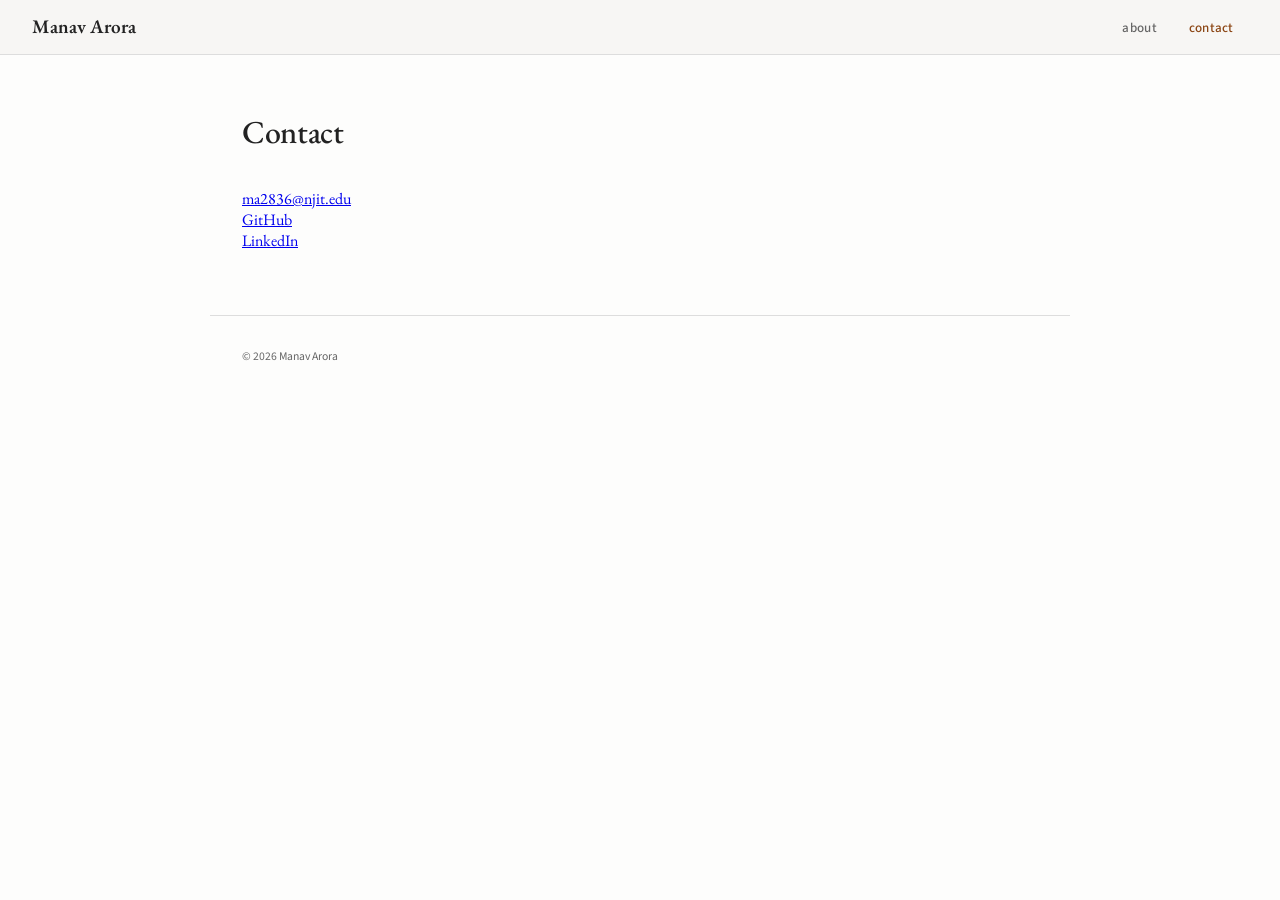
==== contact.html @ 8aaf8a81 "Add files via upload" ====
<!DOCTYPE html>
<html lang="en">
<head>
<meta charset="UTF-8">
<meta name="viewport" content="width=device-width, initial-scale=1.0">
<title>Contact — Manav Arora</title>
<link href="https://fonts.googleapis.com/css2?family=EB+Garamond:ital,wght@0,400;0,500;0,600;1,400&family=Source+Sans+3:wght@300;400;500;600&display=swap" rel="stylesheet">
<link rel="stylesheet" href="style.css">
</head>
<body>

<nav>
  <a href="index.html" class="nav-name">Manav Arora</a>
  <ul class="nav-links">
    <li><a href="index.html">about</a></li>
    <li><a href="contact.html" class="active">contact</a></li>
  </ul>
</nav>

<div class="container">
  <h1>Contact</h1>
  <p class="contact-item"><a href="mailto:ma2836@njit.edu">ma2836@njit.edu</a></p>
  <p class="contact-item"><a href="https://github.com/aroramanav">GitHub</a></p>
  <p class="contact-item"><a href="https://linkedin.com/in/aroramanav">LinkedIn</a></p>
</div>

<footer><p>© 2026 Manav Arora</p></footer>

</body>
</html>
---- style.css ----
*, *::before, *::after { margin: 0; padding: 0; box-sizing: border-box; }
:root {
  --bg: #fdfdfc; --fg: #222; --muted: #666; --accent: #8b4513;
  --rule: #ddd; --nav-bg: #f7f6f4;
  --serif: 'EB Garamond', Georgia, serif;
  --sans: 'Source Sans 3', sans-serif;
}
html { font-size: 16px; }
body { font-family: var(--serif); background: var(--bg); color: var(--fg); -webkit-font-smoothing: antialiased; }
::selection { background: var(--accent); color: #fff; }

nav { background: var(--nav-bg); border-bottom: 1px solid var(--rule); padding: 0 2rem; display: flex; align-items: center; justify-content: space-between; position: sticky; top: 0; z-index: 10; }
.nav-name { font-family: var(--serif); font-size: 1.2rem; font-weight: 600; color: var(--fg); text-decoration: none; padding: 0.9rem 0; }
.nav-links { display: flex; list-style: none; gap: 0.2rem; }
.nav-links a { font-family: var(--sans); font-size: 0.82rem; font-weight: 500; color: var(--muted); text-decoration: none; padding: 0.9rem; letter-spacing: 0.02em; transition: color 0.2s; }
.nav-links a:hover, .nav-links a.active { color: var(--accent); }

.container { max-width: 860px; margin: 0 auto; padding: 3.5rem 2rem 4rem; }
h1 { font-family: var(--serif); font-size: 2rem; font-weight: 500; margin-bottom: 2.2rem; letter-spacing: -0.01em; }

.profile { display: grid; grid-template-columns: 200px 1fr; gap: 2.5rem; align-items: start; }
.photo-placeholder { width: 200px; height: 240px; border-radius: 4px; background: var(--nav-bg); border: 1px solid var(--rule); display: flex; align-items: center; justify-content: center; font-family: var(--sans); font-size: 0.75rem; color: var(--muted); text-align: center; padding: 1rem; }
.profile-text { font-size: 1.05rem; line-height: 1.78; }
.profile-text p + p { margin-top: 1rem; }
.profile-text a { color: var(--accent); text-decoration-thickness: 1px; text-underline-offset: 2px; }
.profile-text a:hover { text-decoration: none; }
.affiliation { font-family: var(--sans); font-size: 0.85rem; color: var(--muted); line-height: 1.7; margin-bottom: 1.5rem; }

.contact-body { font-size: 1.05rem; line-height: 2; }
.contact-body a { color: var(--accent); text-decoration-thickness: 1px; text-underline-offset: 2px; }
.contact-body a:hover { text-decoration: none; }

footer { max-width: 860px; margin: 0 auto; padding: 2rem; border-top: 1px solid var(--rule); }
footer p { font-family: var(--sans); font-size: 0.73rem; color: var(--muted); }

@media (max-width: 640px) {
  .profile { grid-template-columns: 1fr; gap: 1.5rem; }
  .photo-placeholder { width: 160px; height: 200px; }
  nav { flex-direction: column; align-items: flex-start; padding: 0.6rem 1.5rem; }
  .nav-links { flex-wrap: wrap; gap: 0; }
  .nav-links a { padding: 0.5rem 0.7rem; }
  .container { padding: 2.5rem 1.5rem 3rem; }
  h1 { font-size: 1.6rem; }
}
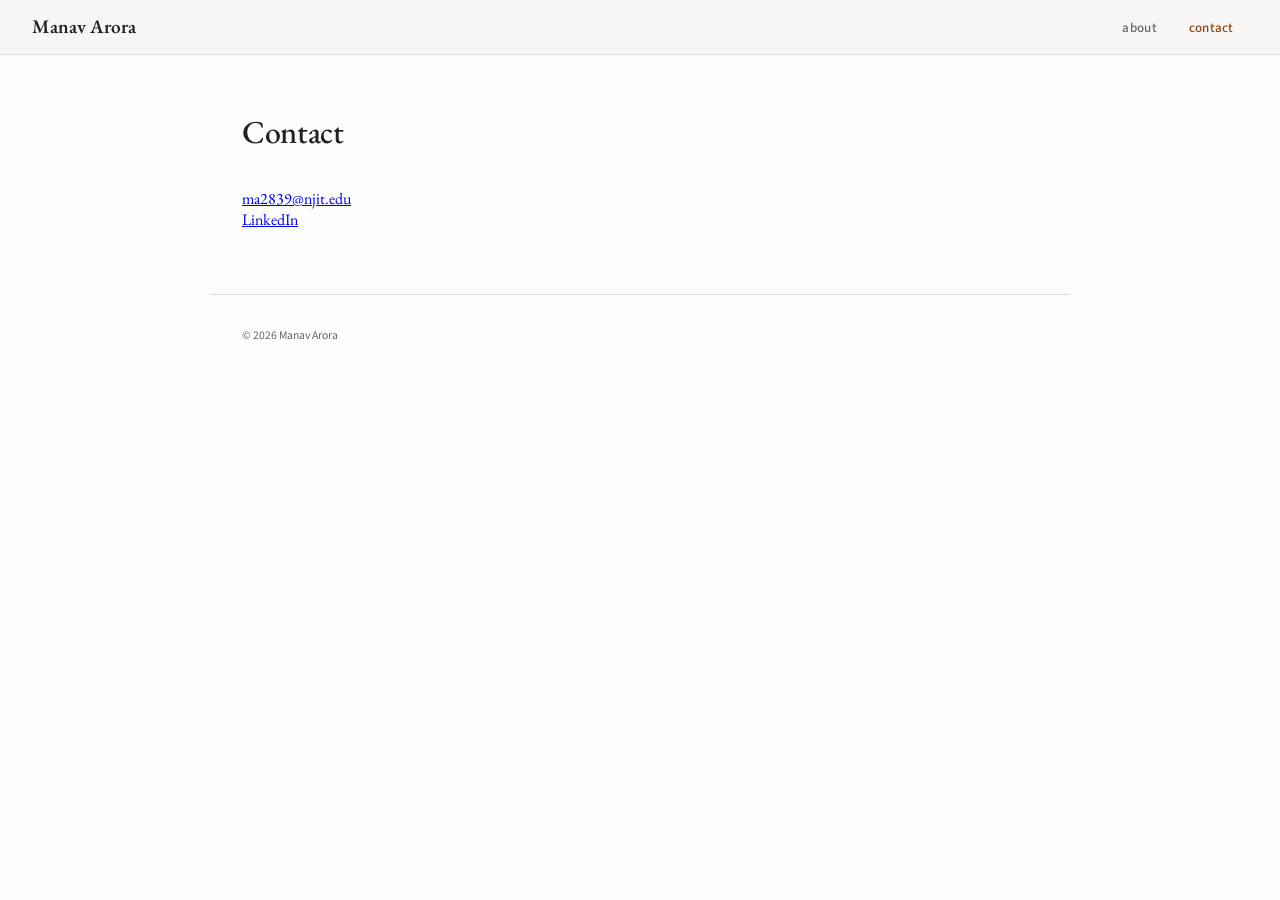
==== commit cfa857c0: "Update contact information in contact.html" ====
--- a/contact.html
+++ b/contact.html
@@ -19,9 +19,8 @@
 
 <div class="container">
   <h1>Contact</h1>
-  <p class="contact-item"><a href="mailto:ma2836@njit.edu">ma2836@njit.edu</a></p>
-  <p class="contact-item"><a href="https://github.com/aroramanav">GitHub</a></p>
-  <p class="contact-item"><a href="https://linkedin.com/in/aroramanav">LinkedIn</a></p>
+  <p class="contact-item"><a href="mailto:ma2836@njit.edu">ma2839@njit.edu</a></p>
+  <p class="contact-item"><a href="https://www.linkedin.com/in/manavarora09/?lipi=urn%3Ali%3Apage%3Ad_flagship3_profile_view_base_contact_details%3BP3SoYDJnSkulbOLZON2V3g%3D%3D">LinkedIn</a></p>
 </div>
 
 <footer><p>© 2026 Manav Arora</p></footer>
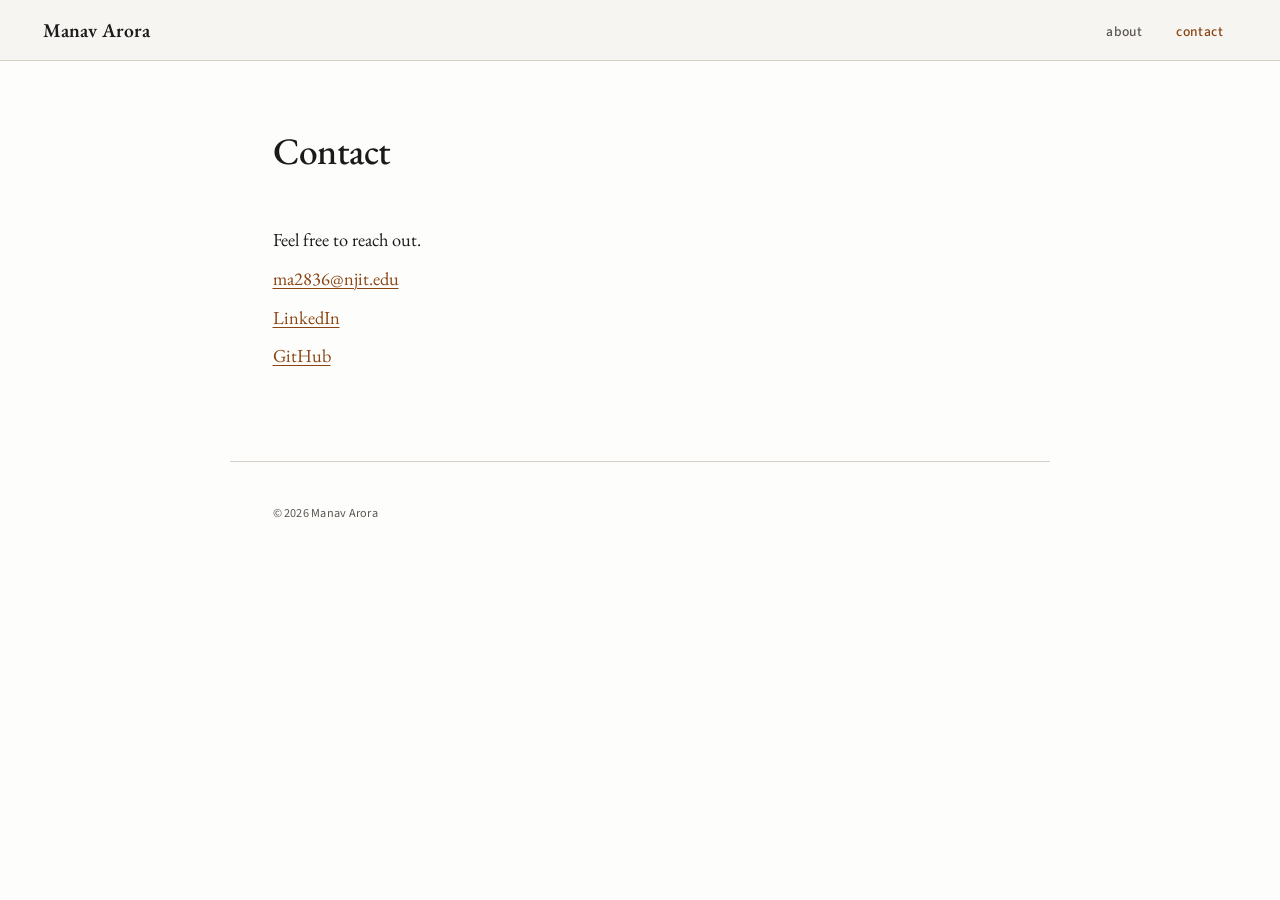
==== commit a585a01a: "Enhance contact page with SEO and updated links Added a description meta tag and canonical link to i" ====
--- a/contact.html
+++ b/contact.html
@@ -4,6 +4,8 @@
 <meta charset="UTF-8">
 <meta name="viewport" content="width=device-width, initial-scale=1.0">
 <title>Contact — Manav Arora</title>
+<meta name="description" content="Get in touch with Manav Arora — undergraduate researcher at NJIT studying computer science and applied mathematics.">
+<link rel="canonical" href="https://aroramanav.com/contact.html">
 <link href="https://fonts.googleapis.com/css2?family=EB+Garamond:ital,wght@0,400;0,500;0,600;1,400&family=Source+Sans+3:wght@300;400;500;600&display=swap" rel="stylesheet">
 <link rel="stylesheet" href="style.css">
 </head>
@@ -17,11 +19,15 @@
   </ul>
 </nav>
 
-<div class="container">
+<main class="container">
   <h1>Contact</h1>
-  <p class="contact-item"><a href="mailto:ma2836@njit.edu">ma2839@njit.edu</a></p>
-  <p class="contact-item"><a href="https://www.linkedin.com/in/manavarora09/?lipi=urn%3Ali%3Apage%3Ad_flagship3_profile_view_base_contact_details%3BP3SoYDJnSkulbOLZON2V3g%3D%3D">LinkedIn</a></p>
-</div>
+  <div class="contact-body">
+    <p>Feel free to reach out.</p>
+    <p><a href="mailto:ma2836@njit.edu">ma2836@njit.edu</a></p>
+    <p><a href="https://www.linkedin.com/in/manavarora09/">LinkedIn</a></p>
+    <p><a href="https://github.com/manavarora1411">GitHub</a></p>
+  </div>
+</main>
 
 <footer><p>© 2026 Manav Arora</p></footer>
 
--- a/style.css
+++ b/style.css
@@ -1,44 +1,117 @@
 *, *::before, *::after { margin: 0; padding: 0; box-sizing: border-box; }
 :root {
-  --bg: #fdfdfc; --fg: #222; --muted: #666; --accent: #8b4513;
-  --rule: #ddd; --nav-bg: #f7f6f4;
+  --bg: #fdfdfc; --fg: #1a1a1a; --muted: #5c5650; --accent: #8b4513;
+  --rule: #d6cfc6; --nav-bg: #f7f5f2;
   --serif: 'EB Garamond', Georgia, serif;
   --sans: 'Source Sans 3', sans-serif;
 }
-html { font-size: 16px; }
-body { font-family: var(--serif); background: var(--bg); color: var(--fg); -webkit-font-smoothing: antialiased; }
+html { font-size: 17px; }
+body {
+  font-family: var(--serif);
+  background: var(--bg);
+  color: var(--fg);
+  -webkit-font-smoothing: antialiased;
+  text-rendering: optimizeLegibility;
+}
 ::selection { background: var(--accent); color: #fff; }
 
-nav { background: var(--nav-bg); border-bottom: 1px solid var(--rule); padding: 0 2rem; display: flex; align-items: center; justify-content: space-between; position: sticky; top: 0; z-index: 10; }
-.nav-name { font-family: var(--serif); font-size: 1.2rem; font-weight: 600; color: var(--fg); text-decoration: none; padding: 0.9rem 0; }
-.nav-links { display: flex; list-style: none; gap: 0.2rem; }
-.nav-links a { font-family: var(--sans); font-size: 0.82rem; font-weight: 500; color: var(--muted); text-decoration: none; padding: 0.9rem; letter-spacing: 0.02em; transition: color 0.2s; }
+nav {
+  background: var(--nav-bg);
+  border-bottom: 1px solid var(--rule);
+  padding: 0 2.5rem;
+  display: flex;
+  align-items: center;
+  justify-content: space-between;
+  position: sticky;
+  top: 0;
+  z-index: 10;
+}
+.nav-name {
+  font-family: var(--serif);
+  font-size: 1.15rem;
+  font-weight: 600;
+  color: var(--fg);
+  text-decoration: none;
+  padding: 1rem 0;
+  letter-spacing: 0.01em;
+}
+.nav-links { display: flex; list-style: none; gap: 0.3rem; }
+.nav-links a {
+  font-family: var(--sans);
+  font-size: 0.8rem;
+  font-weight: 500;
+  color: var(--muted);
+  text-decoration: none;
+  padding: 1rem 0.85rem;
+  letter-spacing: 0.03em;
+  transition: color 0.2s;
+}
 .nav-links a:hover, .nav-links a.active { color: var(--accent); }
 
-.container { max-width: 860px; margin: 0 auto; padding: 3.5rem 2rem 4rem; }
-h1 { font-family: var(--serif); font-size: 2rem; font-weight: 500; margin-bottom: 2.2rem; letter-spacing: -0.01em; }
+.container {
+  max-width: 820px;
+  margin: 0 auto;
+  padding: 4rem 2.5rem 5rem;
+}
+h1 {
+  font-family: var(--serif);
+  font-size: 2.2rem;
+  font-weight: 500;
+  margin-bottom: 2.8rem;
+  letter-spacing: -0.015em;
+  line-height: 1.2;
+}
 
-.profile { display: grid; grid-template-columns: 200px 1fr; gap: 2.5rem; align-items: start; }
-.photo-placeholder { width: 200px; height: 240px; border-radius: 4px; background: var(--nav-bg); border: 1px solid var(--rule); display: flex; align-items: center; justify-content: center; font-family: var(--sans); font-size: 0.75rem; color: var(--muted); text-align: center; padding: 1rem; }
-.profile-text { font-size: 1.05rem; line-height: 1.78; }
-.profile-text p + p { margin-top: 1rem; }
-.profile-text a { color: var(--accent); text-decoration-thickness: 1px; text-underline-offset: 2px; }
-.profile-text a:hover { text-decoration: none; }
-.affiliation { font-family: var(--sans); font-size: 0.85rem; color: var(--muted); line-height: 1.7; margin-bottom: 1.5rem; }
+.profile {
+  display: grid;
+  grid-template-columns: 200px 1fr;
+  gap: 3rem;
+  align-items: start;
+}
+.profile-text {
+  font-size: 1.08rem;
+  line-height: 1.85;
+}
+.profile-text p + p { margin-top: 1.2rem; }
+.profile-text a {
+  color: var(--accent);
+  text-decoration-thickness: 1px;
+  text-underline-offset: 3px;
+  transition: opacity 0.2s;
+}
+.profile-text a:hover { opacity: 0.7; }
 
-.contact-body { font-size: 1.05rem; line-height: 2; }
-.contact-body a { color: var(--accent); text-decoration-thickness: 1px; text-underline-offset: 2px; }
-.contact-body a:hover { text-decoration: none; }
+.contact-body {
+  font-size: 1.08rem;
+  line-height: 2.1;
+}
+.contact-body a {
+  color: var(--accent);
+  text-decoration-thickness: 1px;
+  text-underline-offset: 3px;
+  transition: opacity 0.2s;
+}
+.contact-body a:hover { opacity: 0.7; }
 
-footer { max-width: 860px; margin: 0 auto; padding: 2rem; border-top: 1px solid var(--rule); }
-footer p { font-family: var(--sans); font-size: 0.73rem; color: var(--muted); }
+footer {
+  max-width: 820px;
+  margin: 0 auto;
+  padding: 2.5rem 2.5rem;
+  border-top: 1px solid var(--rule);
+}
+footer p {
+  font-family: var(--sans);
+  font-size: 0.72rem;
+  color: var(--muted);
+  letter-spacing: 0.02em;
+}
 
 @media (max-width: 640px) {
-  .profile { grid-template-columns: 1fr; gap: 1.5rem; }
-  .photo-placeholder { width: 160px; height: 200px; }
+  html { font-size: 16px; }
+  .profile { grid-template-columns: 1fr; gap: 1.8rem; }
   nav { flex-direction: column; align-items: flex-start; padding: 0.6rem 1.5rem; }
   .nav-links { flex-wrap: wrap; gap: 0; }
   .nav-links a { padding: 0.5rem 0.7rem; }
-  .container { padding: 2.5rem 1.5rem 3rem; }
-  h1 { font-size: 1.6rem; }
+  .container { padding: 2.8rem 1.5rem 3.5rem; }
+  h1 { font-size: 1.7rem; margin-bottom: 2rem; }
 }
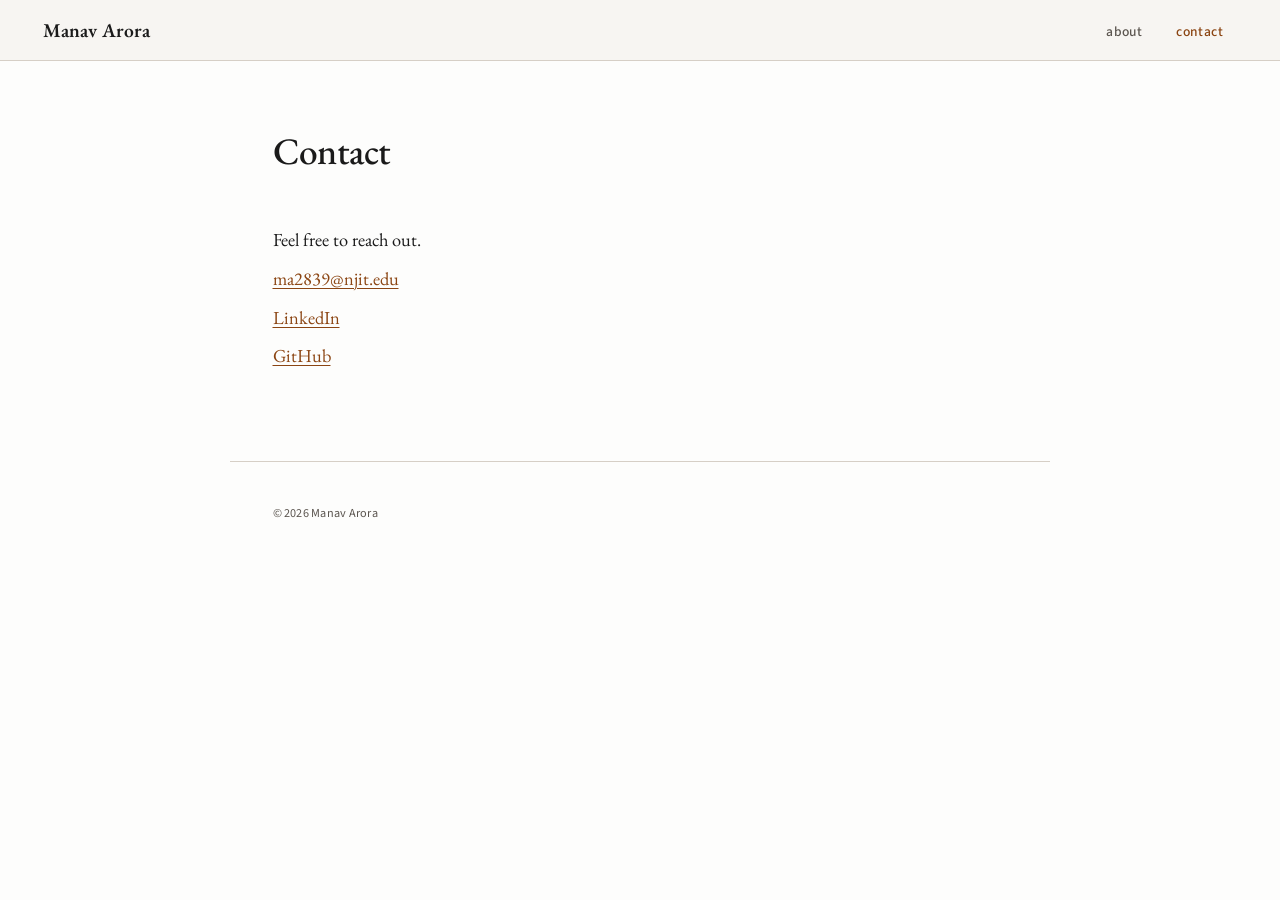
==== commit 697c016a: "Update email address in contact.html" ====
--- a/contact.html
+++ b/contact.html
@@ -23,7 +23,7 @@
   <h1>Contact</h1>
   <div class="contact-body">
     <p>Feel free to reach out.</p>
-    <p><a href="mailto:ma2836@njit.edu">ma2836@njit.edu</a></p>
+    <p><a href="mailto:ma2839@njit.edu">ma2839@njit.edu</a></p>
     <p><a href="https://www.linkedin.com/in/manavarora09/">LinkedIn</a></p>
     <p><a href="https://github.com/manavarora1411">GitHub</a></p>
   </div>
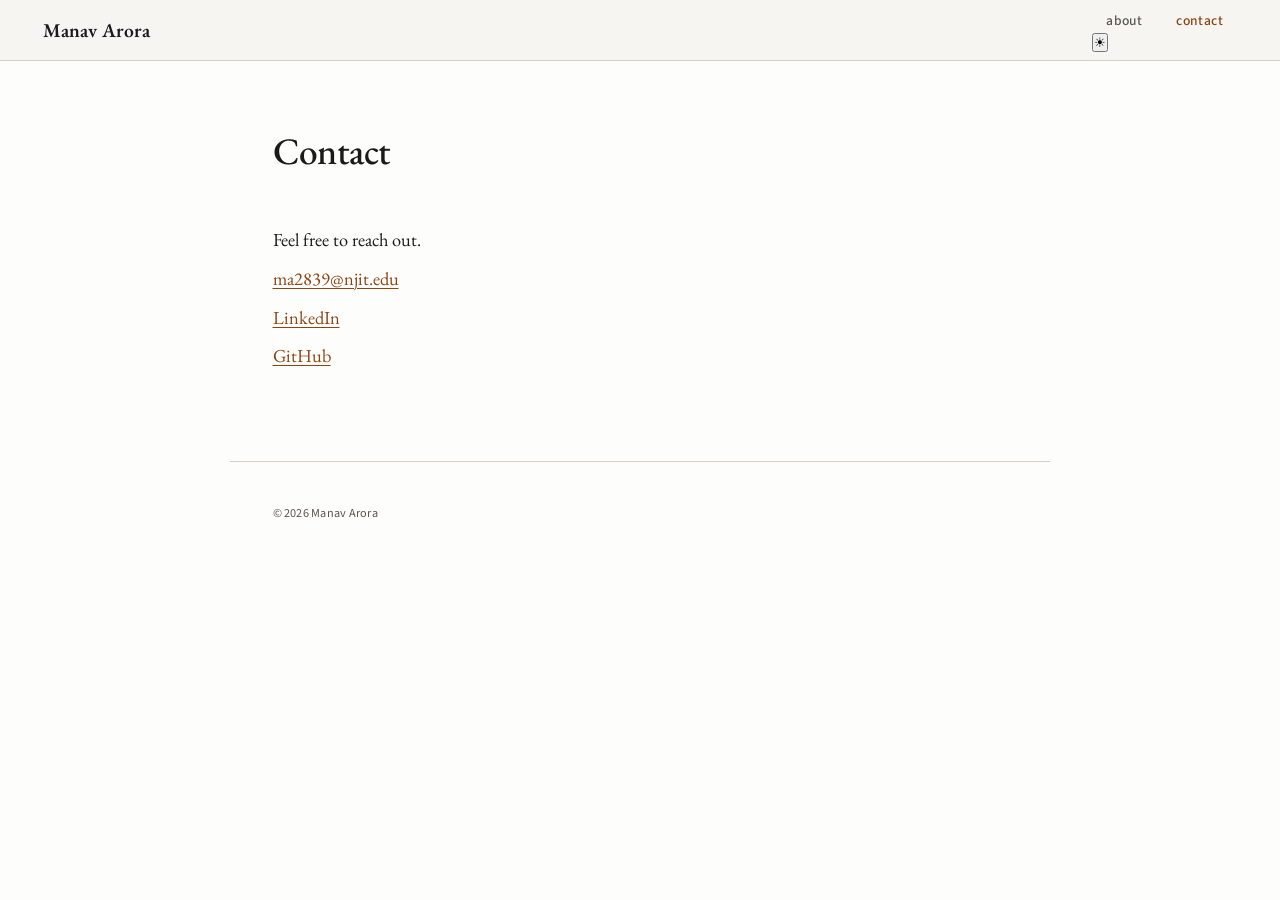
==== commit a67c48f3: "Add theme toggle functionality to contact page" ====
--- a/contact.html
+++ b/contact.html
@@ -8,15 +8,21 @@
 <link rel="canonical" href="https://aroramanav.com/contact.html">
 <link href="https://fonts.googleapis.com/css2?family=EB+Garamond:ital,wght@0,400;0,500;0,600;1,400&family=Source+Sans+3:wght@300;400;500;600&display=swap" rel="stylesheet">
 <link rel="stylesheet" href="style.css">
+<script>
+if(localStorage.getItem('theme')==='dark')document.documentElement.setAttribute('data-theme','dark');
+</script>
 </head>
 <body>
 
 <nav>
   <a href="index.html" class="nav-name">Manav Arora</a>
-  <ul class="nav-links">
-    <li><a href="index.html">about</a></li>
-    <li><a href="contact.html" class="active">contact</a></li>
-  </ul>
+  <div class="nav-right">
+    <ul class="nav-links">
+      <li><a href="index.html">about</a></li>
+      <li><a href="contact.html" class="active">contact</a></li>
+    </ul>
+    <button class="theme-toggle" id="theme-toggle" aria-label="Toggle dark mode">☀</button>
+  </div>
 </nav>
 
 <main class="container">
@@ -31,5 +37,18 @@
 
 <footer><p>© 2026 Manav Arora</p></footer>
 
+<script>
+const btn = document.getElementById('theme-toggle');
+function setTheme(t) {
+  document.documentElement.setAttribute('data-theme', t);
+  btn.textContent = t === 'dark' ? '☽' : '☀';
+  localStorage.setItem('theme', t);
+}
+setTheme(localStorage.getItem('theme') || 'light');
+btn.addEventListener('click', () => {
+  setTheme(document.documentElement.getAttribute('data-theme') === 'dark' ? 'light' : 'dark');
+});
+</script>
+
 </body>
 </html>
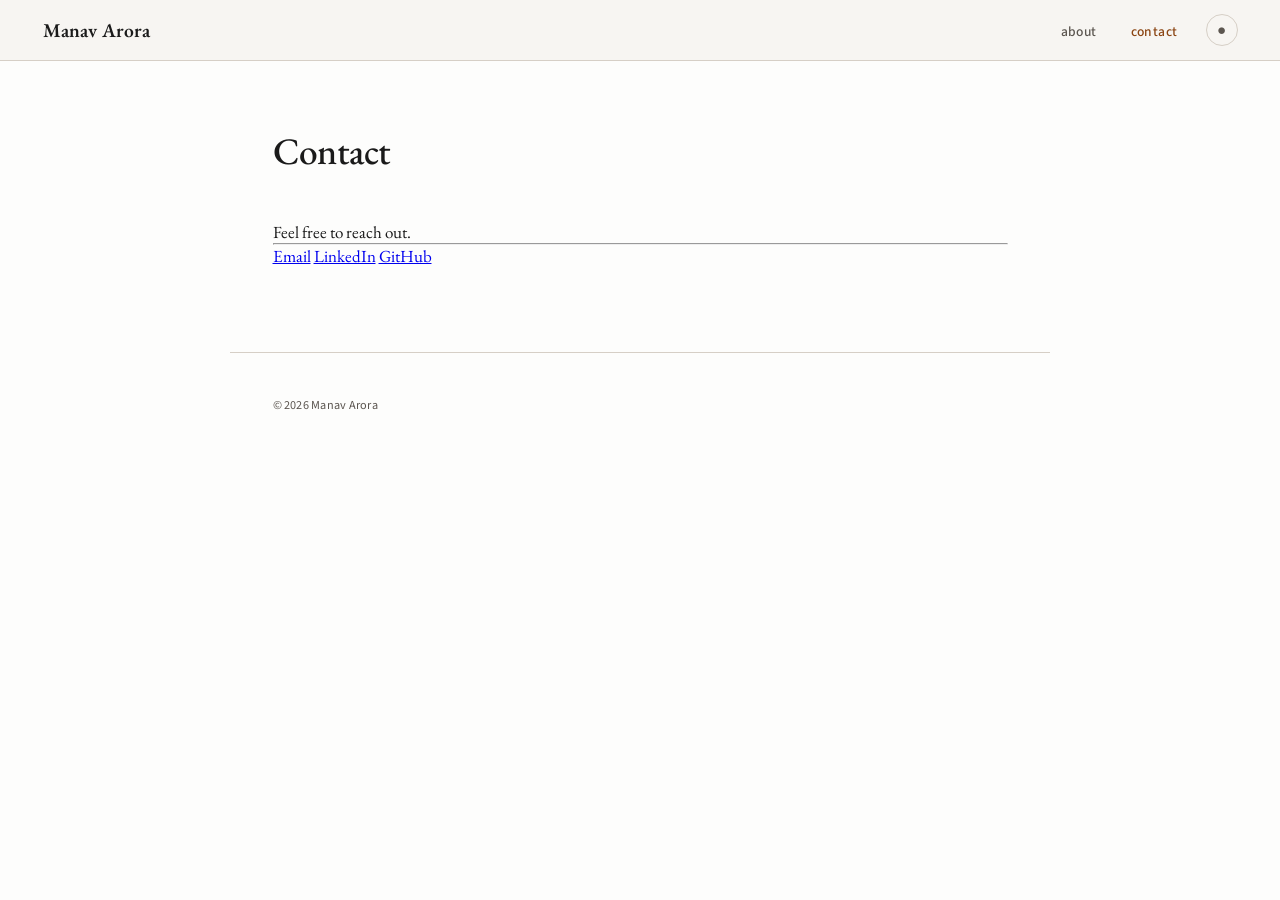
==== commit f1994d18: "Refactor contact page layout and theme toggle script" ====
--- a/contact.html
+++ b/contact.html
@@ -8,9 +8,7 @@
 <link rel="canonical" href="https://aroramanav.com/contact.html">
 <link href="https://fonts.googleapis.com/css2?family=EB+Garamond:ital,wght@0,400;0,500;0,600;1,400&family=Source+Sans+3:wght@300;400;500;600&display=swap" rel="stylesheet">
 <link rel="stylesheet" href="style.css">
-<script>
-if(localStorage.getItem('theme')==='dark')document.documentElement.setAttribute('data-theme','dark');
-</script>
+<script>if(localStorage.getItem('theme')==='dark')document.documentElement.setAttribute('data-theme','dark');</script>
 </head>
 <body>
 
@@ -21,17 +19,21 @@
       <li><a href="index.html">about</a></li>
       <li><a href="contact.html" class="active">contact</a></li>
     </ul>
-    <button class="theme-toggle" id="theme-toggle" aria-label="Toggle dark mode">☀</button>
+    <button class="theme-toggle" id="theme-toggle" aria-label="Toggle dark mode">●</button>
   </div>
 </nav>
 
 <main class="container">
   <h1>Contact</h1>
-  <div class="contact-body">
-    <p>Feel free to reach out.</p>
-    <p><a href="mailto:ma2839@njit.edu">ma2839@njit.edu</a></p>
-    <p><a href="https://www.linkedin.com/in/manavarora09/">LinkedIn</a></p>
-    <p><a href="https://github.com/manavarora1411">GitHub</a></p>
+
+  <p class="contact-intro">Feel free to reach out.</p>
+
+  <hr class="divider">
+
+  <div class="link-row">
+    <a href="mailto:ma2839@njit.edu">Email</a>
+    <a href="https://www.linkedin.com/in/manavarora09/">LinkedIn</a>
+    <a href="https://github.com/manavarora1411">GitHub</a>
   </div>
 </main>
 
@@ -41,10 +43,10 @@
 const btn = document.getElementById('theme-toggle');
 function setTheme(t) {
   document.documentElement.setAttribute('data-theme', t);
-  btn.textContent = t === 'dark' ? '☽' : '☀';
-  localStorage.setItem('theme', t);
+  btn.textContent = t === 'dark' ? '○' : '●';
+  try { localStorage.setItem('theme', t); } catch(e) {}
 }
-setTheme(localStorage.getItem('theme') || 'light');
+setTheme((function(){ try { return localStorage.getItem('theme'); } catch(e) { return null; } })() || 'light');
 btn.addEventListener('click', () => {
   setTheme(document.documentElement.getAttribute('data-theme') === 'dark' ? 'light' : 'dark');
 });
--- a/style.css
+++ b/style.css
@@ -4,6 +4,10 @@
   --rule: #d6cfc6; --nav-bg: #f7f5f2;
   --serif: 'EB Garamond', Georgia, serif;
   --sans: 'Source Sans 3', sans-serif;
+}
+[data-theme="dark"] {
+  --bg: #121212; --fg: #e0dcd7; --muted: #9a958e; --accent: #c8a97e;
+  --rule: #2a2725; --nav-bg: #1a1816;
 }
 html { font-size: 17px; }
 body {
@@ -12,8 +16,9 @@
   color: var(--fg);
   -webkit-font-smoothing: antialiased;
   text-rendering: optimizeLegibility;
+  transition: background 0.3s, color 0.3s;
 }
-::selection { background: var(--accent); color: #fff; }
+::selection { background: var(--accent); color: var(--bg); }
 
 nav {
   background: var(--nav-bg);
@@ -25,6 +30,7 @@
   position: sticky;
   top: 0;
   z-index: 10;
+  transition: background 0.3s, border-color 0.3s;
 }
 .nav-name {
   font-family: var(--serif);
@@ -35,6 +41,7 @@
   padding: 1rem 0;
   letter-spacing: 0.01em;
 }
+.nav-right { display: flex; align-items: center; gap: 0.3rem; }
 .nav-links { display: flex; list-style: none; gap: 0.3rem; }
 .nav-links a {
   font-family: var(--sans);
@@ -47,6 +54,23 @@
   transition: color 0.2s;
 }
 .nav-links a:hover, .nav-links a.active { color: var(--accent); }
+
+.theme-toggle {
+  background: none;
+  border: 1px solid var(--rule);
+  border-radius: 50%;
+  width: 32px;
+  height: 32px;
+  cursor: pointer;
+  display: flex;
+  align-items: center;
+  justify-content: center;
+  color: var(--muted);
+  font-size: 0.9rem;
+  transition: border-color 0.2s, color 0.2s;
+  margin-left: 0.5rem;
+}
+.theme-toggle:hover { border-color: var(--accent); color: var(--accent); }
 
 .container {
   max-width: 820px;
@@ -96,8 +120,9 @@
 footer {
   max-width: 820px;
   margin: 0 auto;
-  padding: 2.5rem 2.5rem;
+  padding: 2.5rem;
   border-top: 1px solid var(--rule);
+  transition: border-color 0.3s;
 }
 footer p {
   font-family: var(--sans);
@@ -109,7 +134,7 @@
 @media (max-width: 640px) {
   html { font-size: 16px; }
   .profile { grid-template-columns: 1fr; gap: 1.8rem; }
-  nav { flex-direction: column; align-items: flex-start; padding: 0.6rem 1.5rem; }
+  nav { padding: 0.6rem 1.5rem; }
   .nav-links { flex-wrap: wrap; gap: 0; }
   .nav-links a { padding: 0.5rem 0.7rem; }
   .container { padding: 2.8rem 1.5rem 3.5rem; }
